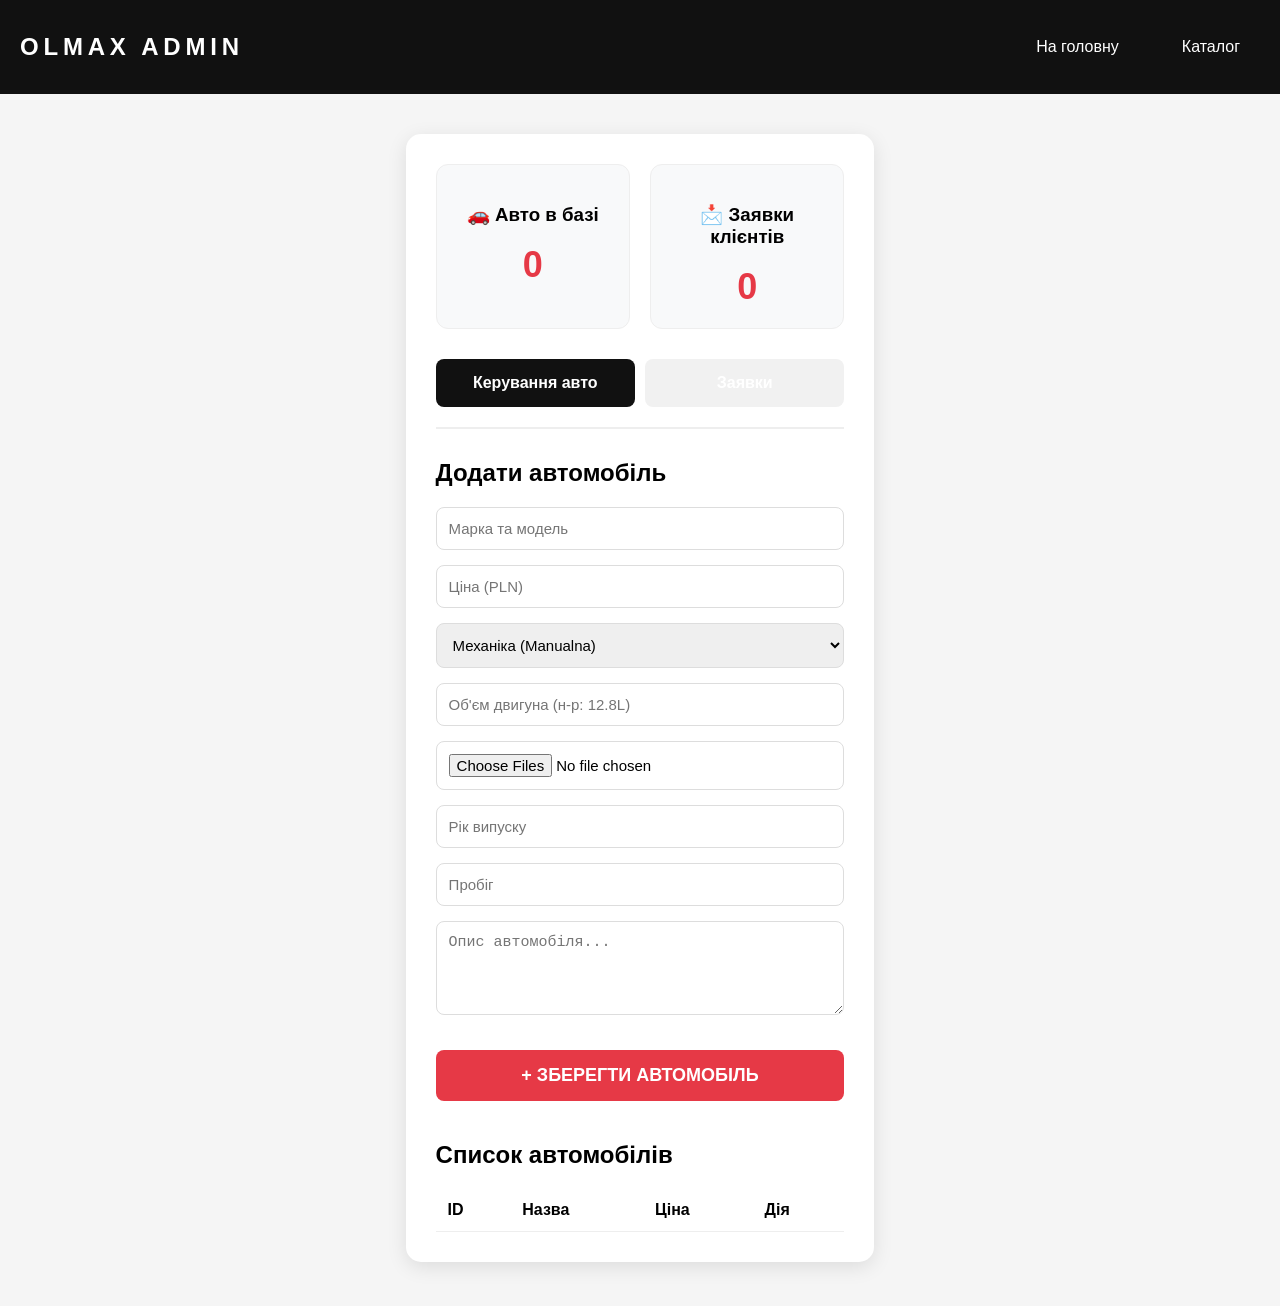
==== admin.html @ 7c90ebc0 "modified:   js/admin.js" ====
<!DOCTYPE html>
<html lang="pl">
<head>
    <meta charset="UTF-8">
    <meta name="viewport" content="width=device-width, initial-scale=1.0">
    <title>Панель Адміністратора - OLMAX</title>
    <link rel="stylesheet" href="css/style.css">
    <style>
        .admin-container { max-width: 1000px; margin: 40px auto; background: white; padding: 30px; border-radius: 15px; box-shadow: 0 5px 20px rgba(0,0,0,0.1); }
        .stats-grid { display: flex; gap: 20px; margin-bottom: 30px; }
        .stat-card { flex: 1; background: #f8f9fa; padding: 20px; border-radius: 12px; text-align: center; border: 1px solid #eee; }
        .stat-card p { margin: 10px 0 0; font-size: 36px; font-weight: bold; color: #e63946; }
        .admin-tabs { display: flex; gap: 10px; margin-bottom: 30px; border-bottom: 2px solid #eee; padding-bottom: 20px; }
        .tab-btn { flex: 1; padding: 15px; background: #f1f1f1; border: none; border-radius: 8px; font-size: 16px; font-weight: bold; cursor: pointer; transition: 0.3s; }
        .tab-btn.active { background: #111; color: white; }
        .admin-form { display: grid; gap: 15px; }
        .admin-form input, .admin-form textarea, .admin-form select { padding: 12px; border: 1px solid #ddd; border-radius: 8px; font-size: 15px; width: 100%; box-sizing: border-box; }
        .btn-primary { background: #e63946; color: white; border: none; padding: 15px; border-radius: 8px; font-weight: bold; cursor: pointer; width: 100%; }
        .admin-table { width: 100%; border-collapse: collapse; margin-top: 20px; }
        .admin-table th, .admin-table td { padding: 12px; border-bottom: 1px solid #eee; text-align: left; }
    </style>
</head>
<body>

<header style="padding: 20px; background: #111; color: white; display: flex; justify-content: space-between; align-items: center;">
    <h1 style="margin: 0; font-size: 24px;">OLMAX ADMIN</h1>
    <nav>
        <a href="index.html" style="color: white; margin-right: 15px; text-decoration: none;">На головну</a>
        <a href="katalog.html" style="color: white; text-decoration: none;">Каталог</a>
    </nav>
</header>

<section class="admin-container">
    <div class="stats-grid">
        <div class="stat-card"><h3>🚗 Авто в базі</h3><p id="stat-cars">0</p></div>
        <div class="stat-card"><h3>📩 Заявки клієнтів</h3><p id="stat-apps">0</p></div>
    </div>

    <div class="admin-tabs">
        <button id="btn-catalog" class="tab-btn active" onclick="showSection('catalog')">Керування авто</button>
        <button id="btn-leads" class="tab-btn" onclick="showSection('leads')">Заявки</button>
    </div>

    <div id="section-catalog" class="admin-section">
        <h2>Додати автомобіль</h2>
        <form class="admin-form" onsubmit="addCar(event)">
            <input type="text" id="carTitle" placeholder="Марка та модель" required>
            <input type="text" id="carPrice" placeholder="Ціна (PLN)" required>
            
            <select id="carTransmission">
                <option value="Manualna">Механіка (Manualna)</option>
                <option value="Automatyczna">Автомат (Automatyczna)</option>
            </select>
            
            <input type="text" id="carEngine" placeholder="Об'єм двигуна (н-р: 12.8L)">
            <input type="file" id="carImages" multiple accept="image/*">
            <input type="number" id="carYear" placeholder="Рік випуску">
            <input type="text" id="carMileage" placeholder="Пробіг">
            <textarea id="carDesc" placeholder="Опис автомобіля..." rows="4"></textarea>

            <button type="submit" class="btn-primary">+ ЗБЕРЕГТИ АВТОМОБІЛЬ</button>
        </form>

        <h2 style="margin-top: 40px;">Список автомобілів</h2>
        <table class="admin-table">
            <thead>
                <tr>
                    <th>ID</th>
                    <th>Назва</th>
                    <th>Ціна</th>
                    <th>Дія</th>
                </tr>
            </thead>
            <tbody id="adminTableBody"></tbody>
        </table>
    </div>

    <div id="section-leads" class="admin-section" style="display: none;">
        <h2>Отримані заявки клієнтів</h2>
        <div id="leads-list"></div>
    </div>
</section>

<script src="js/admin.js"></script>
</body>
</html>
---- css/style.css ----
body {
    font-family: Arial;
    margin: 0;
    background: #f5f5f5;
    display: flex;
    flex-direction: column;
    min-height: 100vh;
}

/* --- ГОЛОВНИЙ КОНТЕЙНЕР (Центрує сайт) --- */
.container {
    max-width: 1200px;
    margin: 0 auto;
    padding: 0 20px;
}

header {
    display:flex;
    justify-content:flex-start;
    align-items:center;
    background:#111;
    color:white;
    padding:15px 30px;
    gap: 20px;
}

header h1 {
    margin: 0;
    font-size: 30px;
    letter-spacing: 0.2em;
    text-transform: uppercase;
    animation: logoGlow 3.5s ease-in-out infinite;
}

.lang-switcher {
    display: flex;
    gap: 10px;
    align-items: center;
    margin-left: auto;
}

nav {
    display: flex;
    gap: 18px;
    align-items: center;
}

nav a {
    position: relative;
    color:white;
    margin:10px;
    text-decoration:none;
    padding: 8px 10px;
    border-radius: 8px;
    transition: color 0.25s ease, transform 0.25s ease, box-shadow 0.25s ease, background 0.25s ease;
}

nav a:hover {
    transform: translateY(-2px);
}

nav a.active {
    color: #e63946;
    background: rgba(230,57,70,0.14);
    box-shadow: 0 0 18px rgba(230,57,70,0.18);
}

nav a.active::after {
    content: '';
    position: absolute;
    left: 0;
    right: 0;
    bottom: -5px;
    height: 3px;
    background: #e63946;
    border-radius: 2px;
}

.lang-switcher button {
    cursor: pointer;
    background: transparent;
    color: white;
    border: 1px solid rgba(255,255,255,0.65);
    padding: 10px 12px;
    border-radius: 10px;
    font-size: 18px;
    transition: background 0.25s ease, color 0.25s ease, transform 0.25s ease, box-shadow 0.25s ease;
}

.lang-switcher button:hover {
    background: rgba(255,255,255,0.12);
}

.lang-switcher button.active {
    color: #e63946;
    background: rgba(230,57,70,0.18);
    box-shadow: 0 0 20px rgba(230,57,70,0.32);
    transform: scale(1.04);
}

.hero {
    background: linear-gradient(rgba(0,0,0,0.6), rgba(0,0,0,0.6)), url('https://picsum.photos/1200/400') center/cover;
    color: white;
    padding: 120px 20px;
    text-align: center;
}

.about {
    padding:40px;
    text-align:center;
}

#cars {
    display:flex;
    flex-wrap:wrap;
    gap:20px;
    padding:20px;
}

.card {
    background: white;
    padding: 15px;
    border-radius: 10px;
    width: 250px;
    box-shadow: 0 0 10px rgba(0,0,0,0.1);
    cursor: pointer;
    transition: transform 0.3s ease, box-shadow 0.3s ease;
}

.card:hover {
    transform: translateY(-10px);
    box-shadow: 0 15px 30px rgba(0,0,0,0.2);
}

.card img {
    width:100%;
    border-radius:10px;
}

button {
    background:black;
    color:white;
    padding:10px;
    border:none;
    border-radius:5px;
    cursor:pointer;
}

.back {
    color:white;
    padding:10px;
    display:inline-block;
}

footer {
    background: #111;
    color: white;
    text-align: center;
    padding: 20px;
    margin-top: auto;
}

footer p {
    margin: 5px 0;
}

.product-card {
    display: flex;
    flex-wrap: wrap;
    background: white;
    max-width: 900px;
    margin: 40px auto;
    border-radius: 15px;
    box-shadow: 0 5px 20px rgba(0,0,0,0.1);
    overflow: hidden;
}

.product-image {
    flex: 1 1 400px;
}

.product-image img {
    width: 100%;
    height: 100%;
    object-fit: cover;
    display: block;
}

.product-info {
    flex: 1 1 400px;
    padding: 30px;
    display: flex;
    flex-direction: column;
}

.product-info h1 {
    margin-top: 0;
    font-size: 32px;
    color: #111;
}

.product-info .price {
    font-size: 28px;
    font-weight: bold;
    color: #e63946;
    margin-bottom: 20px;
}

.specs {
    list-style: none;
    padding: 15px;
    margin: 0 0 20px 0;
    background: #f8f9fa;
    border-radius: 8px;
}

.specs li {
    margin-bottom: 10px;
    font-size: 16px;
    border-bottom: 1px solid #ddd;
    padding-bottom: 5px;
}

.specs li:last-child {
    border-bottom: none;
    margin-bottom: 0;
    padding-bottom: 0;
}

.description p {
    line-height: 1.6;
    color: #444;
}

.buy-btn {
    margin-top: auto;
    background: #111;
    color: white;
    padding: 15px;
    font-size: 18px;
    border: none;
    border-radius: 8px;
    cursor: pointer;
    transition: 0.3s;
    width: 100%;
}

.buy-btn:hover {
    background: #333;
}

.btn-primary {
    display: inline-block;
    background: #e63946;
    color: white;
    padding: 15px 30px;
    text-decoration: none;
    font-size: 18px;
    border-radius: 8px;
    margin-top: 20px;
    font-weight: bold;
    transition: 0.3s;
}

.btn-primary:hover {
    background: #c1121f;
}

/* --- ОНОВЛЕНИЙ БЛОК ПЕРЕВАГ --- */
.features {
    display: flex;
    justify-content: center;
    flex-wrap: wrap;
    gap: 30px;
    padding: 50px 20px;
    background: white;
    text-align: center;
    max-width: 1200px;
    margin: 0 auto;
}

.feature {
    flex: 1;
    min-width: 250px;
    padding: 20px;
}

.feature h3 {
    color: #111;
    margin-bottom: 15px;
}

.latest {
    padding: 50px 20px;
    text-align: center;
}

.cars-grid {
    display: flex;
    flex-wrap: wrap;
    justify-content: center;
    gap: 20px;
    margin: 30px 0;
}

.btn-secondary {
    display: inline-block;
    background: #111;
    color: white;
    padding: 12px 25px;
    text-decoration: none;
    border-radius: 8px;
    transition: 0.3s;
}

.btn-secondary:hover {
    background: #333;
}

header,
footer,
#cars,
#product,
.hero-content,
.features,
.latest,
.back {
    animation: fadeInUp 1s ease-out forwards;
    opacity: 0;
}

header {
    animation-delay: 0.1s;
}

.back, #cars, #product, .hero-content {
    animation-delay: 0.3s;
}

.features {
    animation-delay: 0.5s;
}

.latest {
    animation-delay: 0.7s;
}

footer {
    animation-delay: 0.9s;
}

@keyframes fadeInUp {
    from {
        opacity: 0;
        transform: translateY(20px);
    }
    to {
        opacity: 1;
        transform: translateY(0);
    }
}

@keyframes logoGlow {
    0%, 100% {
        text-shadow: 0 0 10px rgba(255,255,255,0.25);
        transform: translateY(0);
    }
    50% {
        text-shadow: 0 0 18px rgba(230,57,70,0.6);
        transform: translateY(-3px);
    }
}

.contact-section {
    display: flex;
    flex-wrap: wrap;
    max-width: 1000px;
    margin: 40px auto;
    gap: 30px;
    padding: 20px;
    animation: fadeInUp 1s ease-out forwards;
    opacity: 0;
    animation-delay: 0.3s;
}

.contact-info, .contact-form {
    flex: 1 1 400px;
    background: white;
    padding: 40px;
    border-radius: 15px;
    box-shadow: 0 5px 20px rgba(0,0,0,0.1);
}

.contact-info h2, .contact-form h2 {
    margin-top: 0;
    color: #111;
}

.info-block {
    margin-top: 25px;
}

.info-block h3 {
    margin-bottom: 5px;
    font-size: 18px;
    color: #111;
}

.info-block p {
    margin: 0;
    color: #444;
    line-height: 1.6;
}

.contact-form form {
    display: flex;
    flex-direction: column;
    gap: 15px;
    margin-top: 20px;
}

.contact-form input, .contact-form textarea {
    width: 100%;
    padding: 15px;
    border: 1px solid #ddd;
    border-radius: 8px;
    font-size: 16px;
    font-family: Arial;
    box-sizing: border-box;
    background: #f8f9fa;
    transition: 0.3s;
}

.contact-form input:focus, .contact-form textarea:focus {
    outline: none;
    border-color: #e63946;
    background: white;
}

.map-section {
    width: 100%;
    margin-bottom: -5px;
    animation: fadeInUp 1s ease-out forwards;
    opacity: 0;
    animation-delay: 0.5s;
}

/* --- СЕКЦІЯ ОСТАННІХ АВТО (Сірий фон і центр) --- */
.recent-cars-wrapper {
    background-color: #f8f9fa;
    padding: 60px 0;
}

.recent-cars-wrapper h2 {
    text-align: center;
    font-size: 32px;
    margin-bottom: 40px;
    color: #111;
}

#latest-cars {
    display: grid;
    grid-template-columns: repeat(3, 1fr);
    gap: 20px;
    margin-top: 30px;
    padding: 0 15px;
}

#latest-cars .card {
    display: flex;
    flex-direction: column;
    justify-content: space-between;
    background: #fff;
    border-radius: 10px;
    box-shadow: 0 5px 15px rgba(0,0,0,0.1);
    padding: 15px;
    width: auto;
}

#latest-cars .card img {
    width: 100%;
    height: 220px;
    object-fit: cover;
    border-radius: 8px;
    margin-bottom: 15px;
}

@media (max-width: 1024px) {
    header {
        padding: 15px 20px;
    }

    .hero {
        padding: 100px 20px;
    }

    .features, .latest, .contact-section {
        padding-left: 20px;
        padding-right: 20px;
    }
}

@media (max-width: 900px) {
    #latest-cars {
        grid-template-columns: repeat(2, 1fr);
    }

    .product-card {
        max-width: 100%;
        margin: 30px 15px;
    }

    .product-image,
    .product-info {
        flex: 1 1 100%;
    }

    .product-info {
        padding: 24px;
    }

    .btn-primary,
    .btn-secondary,
    .buy-btn,
    button {
        width: 100%;
    }

    .features {
        gap: 20px;
    }

    .feature {
        min-width: 100%;
    }

    .contact-section {
        flex-direction: column;
    }

    .contact-info,
    .contact-form {
        padding: 25px;
    }

    #cars {
        gap: 15px;
        padding: 15px;
    }

    .card {
        width: 100%;
    }
}

@media (max-width: 600px) {
    #latest-cars {
        grid-template-columns: 1fr;
    }

    header {
        padding: 12px 15px;
    }

    header h1 {
        font-size: 24px;
    }

    .lang-switcher button {
        padding: 8px 10px;
        font-size: 16px;
    }

    nav a {
        margin: 6px 6px;
        padding: 8px 10px;
        font-size: 14px;
    }

    .hero {
        padding: 70px 15px;
    }

    .feature {
        padding: 16px;
    }

    .contact-info,
    .contact-form {
        padding: 18px;
    }

    .product-info h1 {
        font-size: 26px;
    }

    .product-info .price {
        font-size: 24px;
    }

    .product-card {
        margin: 20px 10px;
    }

    .buy-btn,
    .btn-primary,
    .btn-secondary {
        padding: 14px 18px;
    }

    .contact-form input,
    .contact-form textarea {
        padding: 12px;
        font-size: 15px;
    }

    .recent-cars-wrapper {
        padding: 40px 10px;
    }

    .recent-cars-wrapper h2 {
        font-size: 28px;
    }

    #latest-cars {
        padding: 0 10px;
    }
}
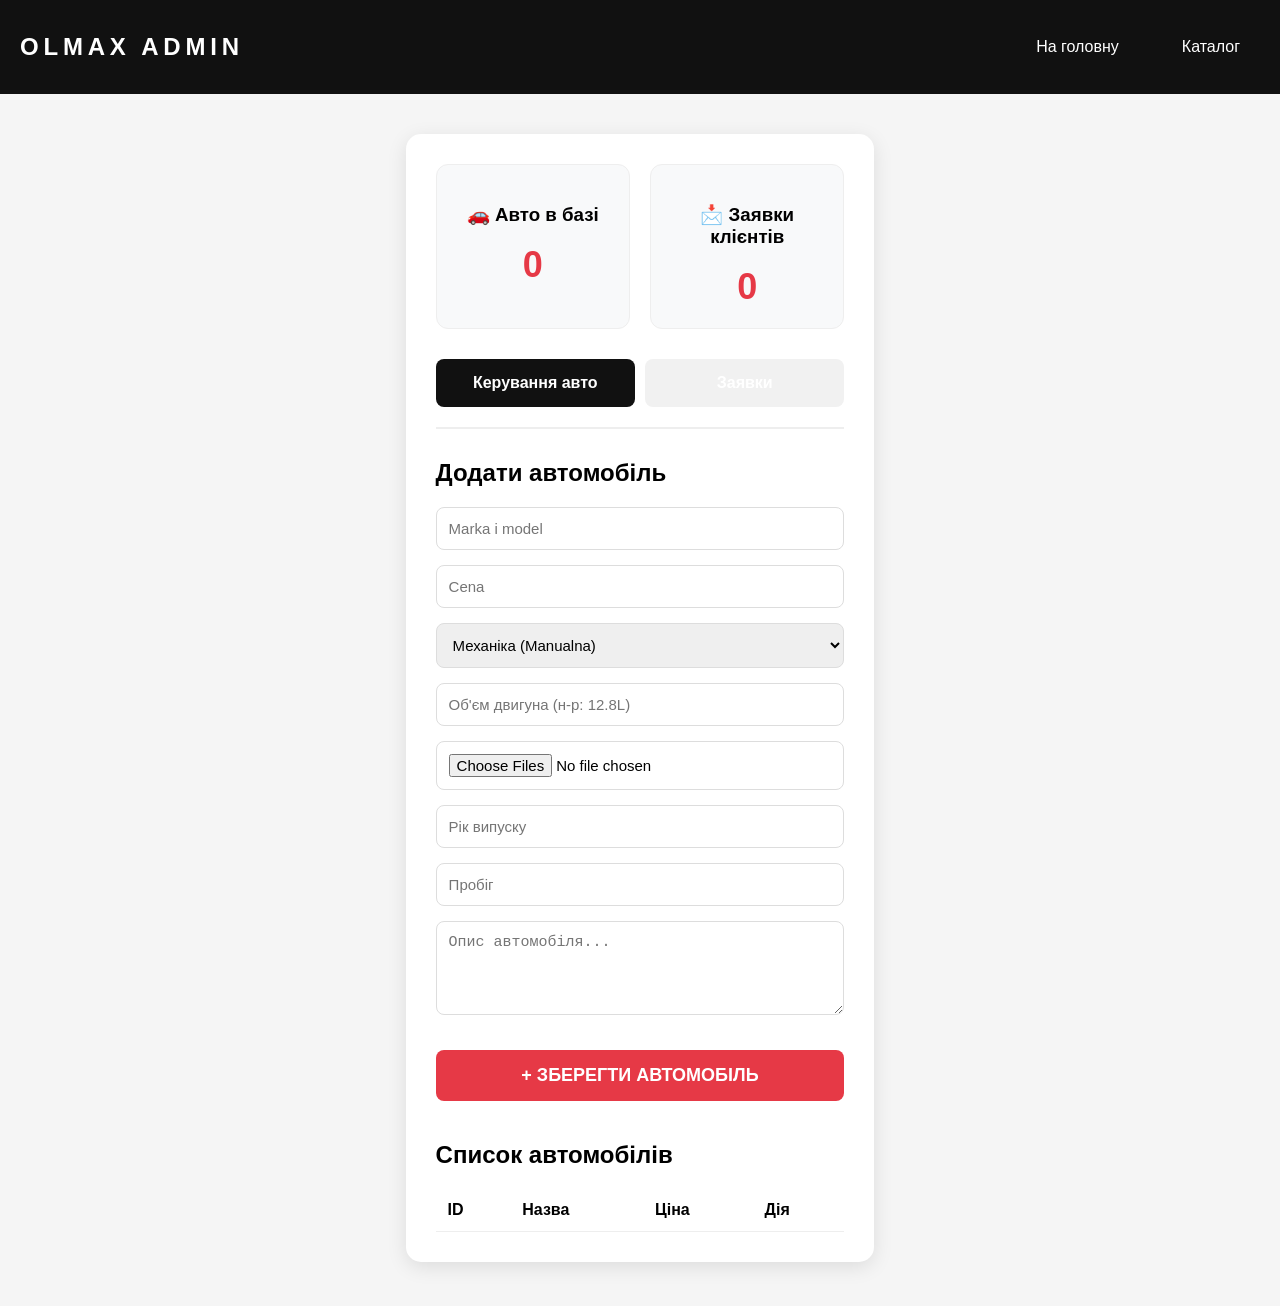
==== commit 19757c40: "modified:   js/admin.js" ====
--- a/admin.html
+++ b/admin.html
@@ -53,8 +53,7 @@
             </select>
             
             <input type="text" id="carEngine" placeholder="Об'єм двигуна (н-р: 12.8L)">
-            <input type="file" id="carImages" multiple accept="image/*">
-            <input type="number" id="carYear" placeholder="Рік випуску">
+            <input type="file" id="carImages" multiple accept="image/*"> <input type="number" id="carYear" placeholder="Рік випуску">
             <input type="text" id="carMileage" placeholder="Пробіг">
             <textarea id="carDesc" placeholder="Опис автомобіля..." rows="4"></textarea>
 
@@ -76,11 +75,12 @@
     </div>
 
     <div id="section-leads" class="admin-section" style="display: none;">
-        <h2>Отримані заявки клієнтів</h2>
+        <h2>Отримані заявки</h2>
         <div id="leads-list"></div>
     </div>
 </section>
 
+<script src="js/lang.js"></script>
 <script src="js/admin.js"></script>
 </body>
 </html>
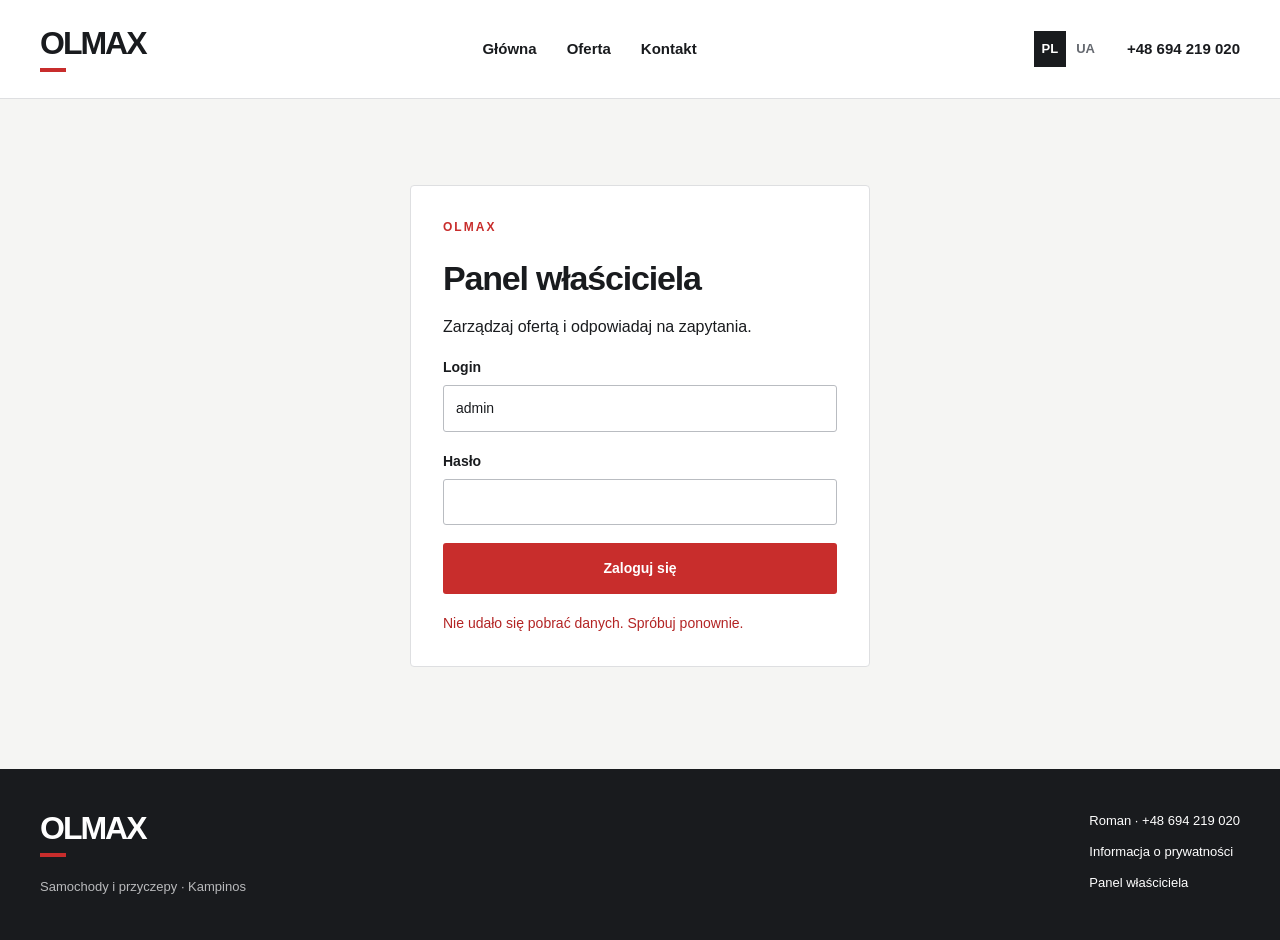
==== commit 778f36bc: "Prepare updated OLMAX catalog and owner panel for Railway" ====
--- a/admin.html
+++ b/admin.html
@@ -1,86 +1,29 @@
-<!DOCTYPE html>
+<!doctype html>
 <html lang="pl">
-<head>
-    <meta charset="UTF-8">
-    <meta name="viewport" content="width=device-width, initial-scale=1.0">
-    <title>Панель Адміністратора - OLMAX</title>
-    <link rel="stylesheet" href="css/style.css">
-    <style>
-        .admin-container { max-width: 1000px; margin: 40px auto; background: white; padding: 30px; border-radius: 15px; box-shadow: 0 5px 20px rgba(0,0,0,0.1); }
-        .stats-grid { display: flex; gap: 20px; margin-bottom: 30px; }
-        .stat-card { flex: 1; background: #f8f9fa; padding: 20px; border-radius: 12px; text-align: center; border: 1px solid #eee; }
-        .stat-card p { margin: 10px 0 0; font-size: 36px; font-weight: bold; color: #e63946; }
-        .admin-tabs { display: flex; gap: 10px; margin-bottom: 30px; border-bottom: 2px solid #eee; padding-bottom: 20px; }
-        .tab-btn { flex: 1; padding: 15px; background: #f1f1f1; border: none; border-radius: 8px; font-size: 16px; font-weight: bold; cursor: pointer; transition: 0.3s; }
-        .tab-btn.active { background: #111; color: white; }
-        .admin-form { display: grid; gap: 15px; }
-        .admin-form input, .admin-form textarea, .admin-form select { padding: 12px; border: 1px solid #ddd; border-radius: 8px; font-size: 15px; width: 100%; box-sizing: border-box; }
-        .btn-primary { background: #e63946; color: white; border: none; padding: 15px; border-radius: 8px; font-weight: bold; cursor: pointer; width: 100%; }
-        .admin-table { width: 100%; border-collapse: collapse; margin-top: 20px; }
-        .admin-table th, .admin-table td { padding: 12px; border-bottom: 1px solid #eee; text-align: left; }
-    </style>
-</head>
-<body>
-
-<header style="padding: 20px; background: #111; color: white; display: flex; justify-content: space-between; align-items: center;">
-    <h1 style="margin: 0; font-size: 24px;">OLMAX ADMIN</h1>
-    <nav>
-        <a href="index.html" style="color: white; margin-right: 15px; text-decoration: none;">На головну</a>
-        <a href="katalog.html" style="color: white; text-decoration: none;">Каталог</a>
-    </nav>
-</header>
-
-<section class="admin-container">
-    <div class="stats-grid">
-        <div class="stat-card"><h3>🚗 Авто в базі</h3><p id="stat-cars">0</p></div>
-        <div class="stat-card"><h3>📩 Заявки клієнтів</h3><p id="stat-apps">0</p></div>
-    </div>
-
-    <div class="admin-tabs">
-        <button id="btn-catalog" class="tab-btn active" onclick="showSection('catalog')">Керування авто</button>
-        <button id="btn-leads" class="tab-btn" onclick="showSection('leads')">Заявки</button>
-    </div>
-
-    <div id="section-catalog" class="admin-section">
-        <h2>Додати автомобіль</h2>
-        <form class="admin-form" onsubmit="addCar(event)">
-            <input type="text" id="carTitle" placeholder="Марка та модель" required>
-            <input type="text" id="carPrice" placeholder="Ціна (PLN)" required>
-            
-            <select id="carTransmission">
-                <option value="Manualna">Механіка (Manualna)</option>
-                <option value="Automatyczna">Автомат (Automatyczna)</option>
-            </select>
-            
-            <input type="text" id="carEngine" placeholder="Об'єм двигуна (н-р: 12.8L)">
-            <input type="file" id="carImages" multiple accept="image/*"> <input type="number" id="carYear" placeholder="Рік випуску">
-            <input type="text" id="carMileage" placeholder="Пробіг">
-            <textarea id="carDesc" placeholder="Опис автомобіля..." rows="4"></textarea>
-
-            <button type="submit" class="btn-primary">+ ЗБЕРЕГТИ АВТОМОБІЛЬ</button>
-        </form>
-
-        <h2 style="margin-top: 40px;">Список автомобілів</h2>
-        <table class="admin-table">
-            <thead>
-                <tr>
-                    <th>ID</th>
-                    <th>Назва</th>
-                    <th>Ціна</th>
-                    <th>Дія</th>
-                </tr>
-            </thead>
-            <tbody id="adminTableBody"></tbody>
-        </table>
-    </div>
-
-    <div id="section-leads" class="admin-section" style="display: none;">
-        <h2>Отримані заявки</h2>
-        <div id="leads-list"></div>
-    </div>
-</section>
-
-<script src="js/lang.js"></script>
-<script src="js/admin.js"></script>
-</body>
-</html>+  <head>
+    <meta charset="utf-8" />
+    <meta name="viewport" content="width=device-width, initial-scale=1" />
+    <title>Panel właściciela — OLMAX</title>
+    <meta
+      name="description"
+      content="OLMAX — samochody i przyczepy w Kampinosie. Aktualne ogłoszenia, zdjęcia i kontakt: Roman, +48 694 219 020."
+    />
+    <meta name="robots" content="noindex, nofollow" />
+    <meta name="theme-color" content="#191b1e" />
+    <link rel="icon" href="/assets/favicon.svg" type="image/svg+xml" />
+    <link rel="stylesheet" href="/css/style.css" />
+    <script src="/js/lang.js" defer></script>
+    <script src="/js/common.js" defer></script>
+    <script src="/js/admin.js" defer></script>
+  </head>
+  <body>
+    <a class="skip-link" href="#main">Przejdź do treści / До вмісту</a>
+    <header></header>
+    <main id="main"></main>
+    <noscript
+      >OLMAX · Kampinos · Roman <a href="tel:+48694219020">+48 694 219 020</a>.
+      Włącz JavaScript, aby wyświetlić ofertę.</noscript
+    >
+    <footer></footer>
+  </body>
+</html>
--- a/css/style.css
+++ b/css/style.css
@@ -1,628 +1,987 @@
+* {
+  box-sizing: border-box;
+}
+:root {
+  --ink: #191b1e;
+  --muted: #656970;
+  --red: #c82d2c;
+  --line: #dedfe1;
+  --paper: #f5f5f3;
+}
 body {
-    font-family: Arial;
+  margin: 0;
+  background: var(--paper);
+  color: var(--ink);
+  font:
+    16px/1.6 -apple-system,
+    BlinkMacSystemFont,
+    "Segoe UI",
+    sans-serif;
+}
+a {
+  color: inherit;
+  text-underline-offset: 4px;
+}
+button,
+input,
+select,
+textarea {
+  font: inherit;
+}
+button,
+a,
+input,
+select,
+textarea {
+  -webkit-tap-highlight-color: transparent;
+}
+button {
+  cursor: pointer;
+}
+button:disabled {
+  opacity: 0.55;
+  cursor: wait;
+}
+:focus-visible {
+  outline: 3px solid #297ccc;
+  outline-offset: 4px;
+}
+[hidden] {
+  display: none !important;
+}
+h1,
+h2,
+h3,
+p {
+  margin: 0 0 16px;
+}
+h1,
+h2,
+h3 {
+  line-height: 1.15;
+  letter-spacing: -0.035em;
+}
+h1 {
+  font-size: clamp(34px, 4vw, 60px);
+}
+h2 {
+  font-size: 30px;
+}
+h3 {
+  font-size: 23px;
+}
+img {
+  display: block;
+  max-width: 100%;
+}
+header {
+  background: #fff;
+  border-bottom: 1px solid var(--line);
+}
+.container,
+.header-inner,
+.footer-inner {
+  width: min(1200px, calc(100% - 64px));
+  margin: auto;
+}
+.header-inner {
+  min-height: 98px;
+  display: flex;
+  align-items: center;
+  justify-content: space-between;
+  gap: 28px;
+}
+.brand {
+  position: relative;
+  display: inline-block;
+  font-size: 32px;
+  font-weight: 900;
+  letter-spacing: -2px;
+  text-decoration: none;
+  line-height: 1.1;
+}
+.brand span {
+  display: block;
+  width: 26px;
+  height: 4px;
+  background: var(--red);
+  margin-top: 7px;
+}
+nav {
+  display: flex;
+  gap: 30px;
+}
+nav a {
+  text-decoration: none;
+  font-weight: 600;
+  font-size: 15px;
+}
+nav a[aria-current="page"] {
+  color: var(--red);
+}
+.header-actions {
+  display: flex;
+  gap: 24px;
+  align-items: center;
+}
+.phone-link {
+  font-weight: 650;
+  text-decoration: none;
+  font-size: 15px;
+}
+.languages {
+  display: flex;
+  gap: 2px;
+}
+.languages button {
+  border: 0;
+  background: transparent;
+  padding: 8px;
+  color: var(--muted);
+  font-size: 13px;
+  font-weight: 700;
+}
+.languages button[aria-pressed="true"] {
+  background: var(--ink);
+  color: #fff;
+}
+main {
+  min-height: 65vh;
+}
+.hero {
+  display: grid;
+  grid-template-columns: 1fr 1fr;
+  gap: 50px;
+  align-items: center;
+  padding-block: 76px;
+}
+.eyebrow {
+  font-size: 12px;
+  font-weight: 750;
+  letter-spacing: 0.17em;
+  color: var(--red);
+  margin-bottom: 22px;
+}
+.hero h1 {
+  white-space: pre-line;
+  font-size: clamp(36px, 3.9vw, 56px);
+  line-height: 1.1;
+}
+.hero-sub,
+.lead {
+  color: var(--muted);
+  max-width: 510px;
+  font-size: 18px;
+}
+.actions {
+  display: flex;
+  align-items: center;
+  gap: 28px;
+  margin-top: 32px;
+}
+.button {
+  display: inline-flex;
+  align-items: center;
+  justify-content: center;
+  gap: 8px;
+  padding: 13px 21px;
+  min-height: 48px;
+  border: 1px solid transparent;
+  text-decoration: none;
+  font-weight: 650;
+  font-size: 14px;
+  border-radius: 3px;
+}
+.primary {
+  background: var(--red);
+  color: white;
+}
+.primary:hover {
+  background: #ac2423;
+}
+.secondary {
+  background: #fff;
+  border-color: var(--line);
+  color: var(--ink);
+}
+.secondary:hover {
+  border-color: var(--ink);
+}
+.text-link {
+  font-size: 14px;
+  font-weight: 650;
+}
+.hero-photo {
+  background: #e4e5e3;
+  min-width: 0;
+  position: relative;
+  border-radius: 4px;
+  overflow: hidden;
+}
+.hero-photo > a {
+  display: block;
+  text-decoration: none;
+}
+.hero-photo img {
+  width: 100%;
+  height: 410px;
+  object-fit: cover;
+}
+.hero-caption {
+  background: var(--ink);
+  color: white;
+  padding: 18px 22px;
+  display: flex;
+  justify-content: space-between;
+  gap: 15px;
+  font-size: 14px;
+}
+.hero-empty {
+  min-height: 450px;
+  display: grid;
+  place-items: center;
+  font-size: 55px;
+  font-weight: 900;
+  color: #a6a8a8;
+}
+.section {
+  padding-block: 56px 72px;
+}
+.section-heading {
+  display: flex;
+  align-items: center;
+  justify-content: space-between;
+  gap: 20px;
+  margin-bottom: 28px;
+}
+.section-heading h1,
+.section-heading h2 {
+  margin: 0;
+}
+.section-heading .eyebrow {
+  margin-bottom: 10px;
+}
+.car-grid {
+  display: grid;
+  grid-template-columns: repeat(3, minmax(0, 1fr));
+  gap: 24px;
+}
+.car-card {
+  background: white;
+  border: 1px solid var(--line);
+  border-radius: 4px;
+  overflow: hidden;
+  min-width: 0;
+}
+.card-image {
+  display: block;
+  overflow: hidden;
+  background: #e9eae8;
+}
+.card-image img {
+  width: 100%;
+  height: 240px;
+  object-fit: cover;
+  transition: transform 0.2s;
+}
+.card-image:hover img {
+  transform: scale(1.025);
+}
+.card-body {
+  padding: 24px;
+}
+.car-meta {
+  font-size: 13px;
+  color: var(--muted);
+  display: flex;
+  gap: 10px;
+  margin-bottom: 12px;
+}
+.car-card h3 {
+  font-size: 23px;
+}
+.car-card h3 a {
+  text-decoration: none;
+}
+.card-bottom {
+  display: flex;
+  gap: 16px;
+  justify-content: space-between;
+  align-items: center;
+  margin-top: 30px;
+  border-top: 1px solid var(--line);
+  padding-top: 20px;
+  flex-wrap: wrap;
+}
+.card-bottom strong {
+  font-size: 20px;
+  letter-spacing: -0.03em;
+}
+.card-bottom a {
+  font-size: 12px;
+  font-weight: 650;
+  text-decoration: none;
+}
+.benefits {
+  border-top: 1px solid var(--line);
+  display: grid;
+  grid-template-columns: repeat(3, 1fr);
+  gap: 50px;
+  padding-block: 45px 70px;
+}
+.benefits article > span {
+  font-size: 13px;
+  color: var(--red);
+  font-weight: 700;
+  display: block;
+  margin-bottom: 20px;
+}
+.benefits p {
+  color: var(--muted);
+  font-size: 15px;
+}
+.benefits h3 {
+  font-size: 22px;
+}
+footer {
+  background: var(--ink);
+  color: #fff;
+}
+.footer-inner {
+  padding-block: 42px;
+  display: flex;
+  justify-content: space-between;
+  gap: 30px;
+}
+.footer-inner p {
+  font-size: 13px;
+  color: #b9babc;
+  margin: 20px 0 0;
+}
+.footer-links {
+  display: flex;
+  flex-direction: column;
+  gap: 10px;
+  font-size: 13px;
+}
+.footer-links a {
+  text-decoration: none;
+}
+.catalog-filters {
+  display: grid;
+  grid-template-columns: 2fr 1fr 1fr auto;
+  gap: 18px;
+  align-items: end;
+  background: white;
+  border: 1px solid var(--line);
+  padding: 24px;
+  margin: 30px 0;
+}
+.catalog-filters label,
+.request-form label,
+.editor label,
+.login-form label {
+  display: block;
+  font-size: 14px;
+  font-weight: 600;
+}
+input,
+select,
+textarea {
+  display: block;
+  width: 100%;
+  padding: 11px 12px;
+  background: #fff;
+  border: 1px solid #b9bcc1;
+  border-radius: 3px;
+  color: var(--ink);
+  margin-top: 7px;
+  font-weight: 400;
+  min-width: 0;
+}
+textarea {
+  resize: vertical;
+}
+input[type="file"] {
+  font-size: 13px;
+}
+.small {
+  font-size: 13px;
+  color: var(--muted);
+}
+.empty-state {
+  padding: 45px 25px;
+  border: 1px dashed #bbbfc4;
+  text-align: center;
+  grid-column: 1/-1;
+  color: var(--muted);
+}
+.panel {
+  background: white;
+  border: 1px solid var(--line);
+  padding: 32px;
+  border-radius: 4px;
+}
+.panel h2 {
+  font-size: 26px;
+}
+.product-layout {
+  display: grid;
+  grid-template-columns: minmax(0, 1.45fr) minmax(0, 1fr);
+  gap: 30px;
+}
+.product-layout > div,
+.contact-layout > div {
+  min-width: 0;
+}
+.back-link {
+  display: inline-block;
+  margin-bottom: 28px;
+  font-size: 14px;
+}
+.main-photo {
+  background: #e9eae8;
+}
+.main-photo img {
+  width: 100%;
+  height: 460px;
+  object-fit: contain;
+}
+.gallery {
+  display: flex;
+  gap: 10px;
+  overflow-x: auto;
+  padding: 14px 2px 22px;
+}
+.thumb {
+  width: 94px;
+  height: 72px;
+  flex-shrink: 0;
+  padding: 3px;
+  border: 2px solid transparent;
+  background: white;
+}
+.thumb[aria-pressed="true"] {
+  border-color: var(--red);
+}
+.thumb img {
+  height: 100%;
+  width: 100%;
+  object-fit: cover;
+}
+.description p {
+  white-space: pre-line;
+  overflow-wrap: anywhere;
+}
+.product-details h1 {
+  font-size: 36px;
+  overflow-wrap: anywhere;
+}
+.product-price {
+  font-size: 32px;
+  font-weight: 750;
+  letter-spacing: -0.035em;
+}
+.specs {
+  margin: 24px 0;
+}
+.specs div {
+  display: flex;
+  justify-content: space-between;
+  padding: 12px 0;
+  border-top: 1px solid var(--line);
+}
+.specs dt {
+  color: var(--muted);
+}
+.specs dd {
+  font-weight: 600;
+  margin-left: 16px;
+}
+.wide {
+  width: 100%;
+  flex-wrap: wrap;
+}
+.inquiry {
+  margin-top: 24px;
+}
+.request-form,
+.login-form {
+  display: grid;
+  gap: 18px;
+}
+.request-form .small {
+  font-weight: 400;
+  margin: 0;
+}
+.honeypot {
+  position: absolute;
+  left: -9999px;
+  width: 1px;
+  height: 1px;
+  overflow: hidden;
+}
+.form-status {
+  font-size: 14px;
+  margin: 0;
+  overflow-wrap: anywhere;
+}
+.success {
+  color: #187337;
+}
+.error {
+  color: #b32424;
+}
+.contact-layout {
+  display: grid;
+  grid-template-columns: 1fr 1fr;
+  gap: 80px;
+  align-items: start;
+}
+.contact-layout h1 {
+  font-size: 46px;
+}
+.contact-details {
+  display: grid;
+  gap: 28px;
+  margin-top: 42px;
+}
+.contact-details > div > span {
+  display: block;
+  font-size: 13px;
+  color: var(--muted);
+  margin-bottom: 8px;
+}
+.contact-details p {
+  color: var(--muted);
+}
+.contact-details h2 {
+  font-size: 26px;
+}
+.contact-details h3 {
+  font-size: 22px;
+}
+.contact-phone {
+  font-size: 28px;
+  font-weight: 700;
+  text-decoration: none;
+}
+.prose {
+  max-width: 800px;
+}
+.prose p {
+  margin-bottom: 26px;
+}
+.login-panel {
+  max-width: 460px;
+  margin: 30px auto;
+}
+.login-panel h1 {
+  font-size: 34px;
+}
+.admin-heading {
+  display: flex;
+  justify-content: space-between;
+  align-items: center;
+  gap: 20px;
+  margin-bottom: 32px;
+}
+.admin-heading h1 {
+  font-size: 38px;
+  margin: 0;
+}
+.admin-tabs {
+  display: flex;
+  gap: 12px;
+  margin-bottom: 28px;
+  flex-wrap: wrap;
+}
+.admin-tabs button[aria-pressed="true"] {
+  background: var(--ink);
+  color: #fff;
+}
+.admin-list {
+  display: grid;
+  gap: 14px;
+}
+.admin-car {
+  display: flex;
+  align-items: center;
+  gap: 22px;
+  background: #fff;
+  border: 1px solid var(--line);
+  padding: 18px;
+}
+.admin-car img {
+  width: 115px;
+  height: 78px;
+  object-fit: cover;
+}
+.admin-car .car-info {
+  flex: 1;
+  min-width: 0;
+}
+.admin-car h2 {
+  font-size: 21px;
+  margin-bottom: 8px;
+  overflow-wrap: anywhere;
+}
+.admin-car p {
+  margin: 0;
+  font-size: 13px;
+  color: var(--muted);
+}
+.badge {
+  display: inline-block;
+  padding: 2px 9px;
+  font-size: 12px;
+  background: #ececeb;
+  border-radius: 3px;
+}
+.badge.published,
+.badge.new {
+  background: #e2f0e6;
+  color: #1a6932;
+}
+.badge.sold {
+  background: #e5e8ef;
+  color: #414b67;
+}
+.editor {
+  margin-bottom: 30px;
+}
+.editor h2 {
+  margin-bottom: 24px;
+}
+.form-grid {
+  display: grid;
+  grid-template-columns: 1fr 1fr;
+  gap: 20px;
+}
+.span-all {
+  grid-column: 1/-1;
+}
+.editor .actions {
+  margin-top: 20px;
+}
+.upload-grid {
+  display: grid;
+  grid-template-columns: repeat(4, minmax(0, 1fr));
+  gap: 16px;
+  margin-block: 20px;
+}
+.upload-item {
+  border: 1px solid var(--line);
+  padding: 8px;
+}
+.upload-item img {
+  width: 100%;
+  height: 110px;
+  object-fit: cover;
+}
+.upload-item button {
+  font-size: 12px;
+  margin-top: 8px;
+  background: #fff;
+  border: 1px solid var(--line);
+  padding: 5px;
+  width: 100%;
+}
+.url-row {
+  display: flex;
+  align-items: end;
+  gap: 12px;
+}
+.url-row label {
+  flex: 1;
+}
+.lead-card {
+  padding: 24px;
+  background: #fff;
+  border: 1px solid var(--line);
+}
+.lead-top {
+  display: flex;
+  justify-content: space-between;
+  gap: 20px;
+  flex-wrap: wrap;
+}
+.lead-card h2 {
+  font-size: 23px;
+  margin-bottom: 6px;
+}
+.lead-message {
+  white-space: pre-line;
+  overflow-wrap: anywhere;
+  margin-top: 20px;
+}
+.lead-actions {
+  display: flex;
+  align-items: end;
+  justify-content: space-between;
+  gap: 20px;
+}
+.lead-actions select {
+  max-width: 210px;
+}
+.danger {
+  color: #ae2323;
+}
+.skip-link {
+  position: fixed;
+  top: -100px;
+  left: 15px;
+  background: white;
+  padding: 12px;
+  z-index: 5;
+}
+.skip-link:focus {
+  top: 10px;
+}
+noscript {
+  display: block;
+  padding: 24px;
+  text-align: center;
+}
+.admin-notice {
+  margin-bottom: 18px;
+}
+.stats {
+  display: flex;
+  gap: 24px;
+  font-size: 14px;
+  color: var(--muted);
+  margin-bottom: 22px;
+}
+.stats strong {
+  color: var(--ink);
+}
+@media (max-width: 1050px) {
+  .header-inner {
+    gap: 20px;
+  }
+  nav {
+    gap: 18px;
+  }
+  .header-actions {
+    gap: 14px;
+  }
+  .phone-link {
+    display: none;
+  }
+  .hero {
+    gap: 30px;
+    padding-block: 50px;
+  }
+  .hero-photo img {
+    height: 370px;
+  }
+  .card-body {
+    padding: 18px;
+  }
+  .card-image img {
+    height: 190px;
+  }
+  .catalog-filters {
+    grid-template-columns: 2fr 1fr 1fr;
+  }
+  .catalog-filters > button {
+    grid-column: 1/-1;
+    justify-self: start;
+  }
+  .contact-layout {
+    gap: 38px;
+  }
+  .main-photo img {
+    height: 370px;
+  }
+  .panel {
+    padding: 24px;
+  }
+  .product-layout {
+    grid-template-columns: 1.15fr 1fr;
+  }
+}
+@media (max-width: 720px) {
+  .container,
+  .header-inner,
+  .footer-inner {
+    width: calc(100% - 36px);
+  }
+  .header-inner {
+    min-height: 100px;
+    flex-wrap: wrap;
+    gap: 14px;
+    padding-block: 18px;
+  }
+  .brand {
+    font-size: 29px;
+  }
+  .header-actions {
+    margin-left: auto;
+  }
+  nav {
+    order: 3;
+    width: 100%;
+    justify-content: space-between;
+    padding-top: 5px;
+  }
+  nav a {
+    font-size: 14px;
+  }
+  .hero {
+    grid-template-columns: 1fr;
+    padding-block: 38px;
+    gap: 32px;
+  }
+  .hero h1 {
+    font-size: 40px;
+  }
+  .hero-photo img {
+    height: 310px;
+  }
+  .hero-empty {
+    min-height: 280px;
+  }
+  .hero-caption {
+    font-size: 13px;
+    padding: 16px;
+  }
+  .section {
+    padding-block: 35px 48px;
+  }
+  .section-heading {
+    align-items: flex-start;
+  }
+  .section-heading h2 {
+    font-size: 27px;
+  }
+  .section-heading > .text-link {
+    flex-shrink: 0;
+    margin-top: 8px;
+    font-size: 12px;
+  }
+  .car-grid {
+    grid-template-columns: 1fr;
+    gap: 22px;
+  }
+  .card-image img {
+    height: 260px;
+  }
+  .card-body {
+    padding: 22px;
+  }
+  .card-bottom {
+    margin-top: 22px;
+  }
+  .benefits {
+    grid-template-columns: 1fr;
+    gap: 22px;
+    padding-block: 30px;
+  }
+  .benefits article > span {
+    margin-bottom: 12px;
+  }
+  .benefits p {
     margin: 0;
-    background: #f5f5f5;
-    display: flex;
+  }
+  .benefits article {
+    padding-bottom: 22px;
+    border-bottom: 1px solid var(--line);
+  }
+  .footer-inner {
     flex-direction: column;
-    min-height: 100vh;
-}
-
-/* --- ГОЛОВНИЙ КОНТЕЙНЕР (Центрує сайт) --- */
-.container {
-    max-width: 1200px;
-    margin: 0 auto;
-    padding: 0 20px;
-}
-
-header {
-    display:flex;
-    justify-content:flex-start;
-    align-items:center;
-    background:#111;
-    color:white;
-    padding:15px 30px;
+    padding-block: 34px;
+  }
+  .catalog-filters {
+    grid-template-columns: 1fr 1fr;
+    padding: 18px;
+    gap: 16px;
+  }
+  .catalog-filters > label:first-child {
+    grid-column: 1/-1;
+  }
+  .catalog-filters > label {
+    font-size: 12px;
+  }
+  .catalog-filters > button {
+    width: 100%;
+  }
+  .product-layout,
+  .contact-layout {
+    grid-template-columns: 1fr;
+    gap: 24px;
+  }
+  .main-photo img {
+    height: 300px;
+  }
+  .product-details h1 {
+    font-size: 32px;
+  }
+  .contact-layout h1 {
+    font-size: 38px;
+  }
+  .contact-details {
+    margin-top: 30px;
     gap: 20px;
-}
-
-header h1 {
-    margin: 0;
-    font-size: 30px;
-    letter-spacing: 0.2em;
-    text-transform: uppercase;
-    animation: logoGlow 3.5s ease-in-out infinite;
-}
-
-.lang-switcher {
-    display: flex;
-    gap: 10px;
-    align-items: center;
-    margin-left: auto;
-}
-
-nav {
-    display: flex;
-    gap: 18px;
-    align-items: center;
-}
-
-nav a {
-    position: relative;
-    color:white;
-    margin:10px;
-    text-decoration:none;
-    padding: 8px 10px;
-    border-radius: 8px;
-    transition: color 0.25s ease, transform 0.25s ease, box-shadow 0.25s ease, background 0.25s ease;
-}
-
-nav a:hover {
-    transform: translateY(-2px);
-}
-
-nav a.active {
-    color: #e63946;
-    background: rgba(230,57,70,0.14);
-    box-shadow: 0 0 18px rgba(230,57,70,0.18);
-}
-
-nav a.active::after {
-    content: '';
-    position: absolute;
-    left: 0;
-    right: 0;
-    bottom: -5px;
-    height: 3px;
-    background: #e63946;
-    border-radius: 2px;
-}
-
-.lang-switcher button {
-    cursor: pointer;
-    background: transparent;
-    color: white;
-    border: 1px solid rgba(255,255,255,0.65);
-    padding: 10px 12px;
-    border-radius: 10px;
+  }
+  .contact-phone {
+    font-size: 26px;
+  }
+  .panel {
+    padding: 22px;
+  }
+  .form-grid {
+    grid-template-columns: 1fr;
+  }
+  .upload-grid {
+    grid-template-columns: repeat(2, minmax(0, 1fr));
+  }
+  .url-row {
+    flex-direction: column;
+    align-items: stretch;
+  }
+  .admin-heading h1 {
+    font-size: 28px;
+  }
+  .admin-heading .button {
+    padding: 10px 14px;
+  }
+  .admin-car {
+    flex-wrap: wrap;
+    gap: 14px;
+  }
+  .admin-car img {
+    width: 90px;
+    height: 70px;
+  }
+  .admin-car h2 {
     font-size: 18px;
-    transition: background 0.25s ease, color 0.25s ease, transform 0.25s ease, box-shadow 0.25s ease;
-}
-
-.lang-switcher button:hover {
-    background: rgba(255,255,255,0.12);
-}
-
-.lang-switcher button.active {
-    color: #e63946;
-    background: rgba(230,57,70,0.18);
-    box-shadow: 0 0 20px rgba(230,57,70,0.32);
-    transform: scale(1.04);
-}
-
-.hero {
-    background: linear-gradient(rgba(0,0,0,0.6), rgba(0,0,0,0.6)), url('https://picsum.photos/1200/400') center/cover;
-    color: white;
-    padding: 120px 20px;
-    text-align: center;
-}
-
-.about {
-    padding:40px;
-    text-align:center;
-}
-
-#cars {
-    display:flex;
-    flex-wrap:wrap;
-    gap:20px;
-    padding:20px;
-}
-
-.card {
-    background: white;
-    padding: 15px;
-    border-radius: 10px;
-    width: 250px;
-    box-shadow: 0 0 10px rgba(0,0,0,0.1);
-    cursor: pointer;
-    transition: transform 0.3s ease, box-shadow 0.3s ease;
-}
-
-.card:hover {
-    transform: translateY(-10px);
-    box-shadow: 0 15px 30px rgba(0,0,0,0.2);
-}
-
-.card img {
-    width:100%;
-    border-radius:10px;
-}
-
-button {
-    background:black;
-    color:white;
-    padding:10px;
-    border:none;
-    border-radius:5px;
-    cursor:pointer;
-}
-
-.back {
-    color:white;
-    padding:10px;
-    display:inline-block;
-}
-
-footer {
-    background: #111;
-    color: white;
-    text-align: center;
-    padding: 20px;
-    margin-top: auto;
-}
-
-footer p {
-    margin: 5px 0;
-}
-
-.product-card {
-    display: flex;
+  }
+  .admin-car > .button {
+    width: 100%;
+  }
+  .stats {
+    gap: 14px;
     flex-wrap: wrap;
-    background: white;
-    max-width: 900px;
-    margin: 40px auto;
-    border-radius: 15px;
-    box-shadow: 0 5px 20px rgba(0,0,0,0.1);
-    overflow: hidden;
-}
-
-.product-image {
-    flex: 1 1 400px;
-}
-
-.product-image img {
-    width: 100%;
-    height: 100%;
-    object-fit: cover;
-    display: block;
-}
-
-.product-info {
-    flex: 1 1 400px;
-    padding: 30px;
-    display: flex;
-    flex-direction: column;
-}
-
-.product-info h1 {
-    margin-top: 0;
-    font-size: 32px;
-    color: #111;
-}
-
-.product-info .price {
-    font-size: 28px;
-    font-weight: bold;
-    color: #e63946;
-    margin-bottom: 20px;
-}
-
-.specs {
-    list-style: none;
-    padding: 15px;
-    margin: 0 0 20px 0;
-    background: #f8f9fa;
-    border-radius: 8px;
-}
-
-.specs li {
-    margin-bottom: 10px;
-    font-size: 16px;
-    border-bottom: 1px solid #ddd;
-    padding-bottom: 5px;
-}
-
-.specs li:last-child {
-    border-bottom: none;
-    margin-bottom: 0;
-    padding-bottom: 0;
-}
-
-.description p {
-    line-height: 1.6;
-    color: #444;
-}
-
-.buy-btn {
-    margin-top: auto;
-    background: #111;
-    color: white;
-    padding: 15px;
-    font-size: 18px;
-    border: none;
-    border-radius: 8px;
-    cursor: pointer;
-    transition: 0.3s;
-    width: 100%;
-}
-
-.buy-btn:hover {
-    background: #333;
-}
-
-.btn-primary {
-    display: inline-block;
-    background: #e63946;
-    color: white;
-    padding: 15px 30px;
-    text-decoration: none;
-    font-size: 18px;
-    border-radius: 8px;
-    margin-top: 20px;
-    font-weight: bold;
-    transition: 0.3s;
-}
-
-.btn-primary:hover {
-    background: #c1121f;
-}
-
-/* --- ОНОВЛЕНИЙ БЛОК ПЕРЕВАГ --- */
-.features {
-    display: flex;
-    justify-content: center;
+  }
+  .lead-actions {
     flex-wrap: wrap;
-    gap: 30px;
-    padding: 50px 20px;
-    background: white;
-    text-align: center;
-    max-width: 1200px;
-    margin: 0 auto;
-}
-
-.feature {
-    flex: 1;
-    min-width: 250px;
-    padding: 20px;
-}
-
-.feature h3 {
-    color: #111;
-    margin-bottom: 15px;
-}
-
-.latest {
-    padding: 50px 20px;
-    text-align: center;
-}
-
-.cars-grid {
-    display: flex;
+  }
+  .actions {
     flex-wrap: wrap;
-    justify-content: center;
     gap: 20px;
-    margin: 30px 0;
-}
-
-.btn-secondary {
-    display: inline-block;
-    background: #111;
-    color: white;
-    padding: 12px 25px;
-    text-decoration: none;
-    border-radius: 8px;
-    transition: 0.3s;
-}
-
-.btn-secondary:hover {
-    background: #333;
-}
-
-header,
-footer,
-#cars,
-#product,
-.hero-content,
-.features,
-.latest,
-.back {
-    animation: fadeInUp 1s ease-out forwards;
-    opacity: 0;
-}
-
-header {
-    animation-delay: 0.1s;
-}
-
-.back, #cars, #product, .hero-content {
-    animation-delay: 0.3s;
-}
-
-.features {
-    animation-delay: 0.5s;
-}
-
-.latest {
-    animation-delay: 0.7s;
-}
-
-footer {
-    animation-delay: 0.9s;
-}
-
-@keyframes fadeInUp {
-    from {
-        opacity: 0;
-        transform: translateY(20px);
-    }
-    to {
-        opacity: 1;
-        transform: translateY(0);
-    }
-}
-
-@keyframes logoGlow {
-    0%, 100% {
-        text-shadow: 0 0 10px rgba(255,255,255,0.25);
-        transform: translateY(0);
-    }
-    50% {
-        text-shadow: 0 0 18px rgba(230,57,70,0.6);
-        transform: translateY(-3px);
-    }
-}
-
-.contact-section {
-    display: flex;
-    flex-wrap: wrap;
-    max-width: 1000px;
-    margin: 40px auto;
-    gap: 30px;
-    padding: 20px;
-    animation: fadeInUp 1s ease-out forwards;
-    opacity: 0;
-    animation-delay: 0.3s;
-}
-
-.contact-info, .contact-form {
-    flex: 1 1 400px;
-    background: white;
-    padding: 40px;
-    border-radius: 15px;
-    box-shadow: 0 5px 20px rgba(0,0,0,0.1);
-}
-
-.contact-info h2, .contact-form h2 {
-    margin-top: 0;
-    color: #111;
-}
-
-.info-block {
-    margin-top: 25px;
-}
-
-.info-block h3 {
-    margin-bottom: 5px;
-    font-size: 18px;
-    color: #111;
-}
-
-.info-block p {
-    margin: 0;
-    color: #444;
-    line-height: 1.6;
-}
-
-.contact-form form {
-    display: flex;
-    flex-direction: column;
-    gap: 15px;
-    margin-top: 20px;
-}
-
-.contact-form input, .contact-form textarea {
-    width: 100%;
-    padding: 15px;
-    border: 1px solid #ddd;
-    border-radius: 8px;
-    font-size: 16px;
-    font-family: Arial;
-    box-sizing: border-box;
-    background: #f8f9fa;
-    transition: 0.3s;
-}
-
-.contact-form input:focus, .contact-form textarea:focus {
-    outline: none;
-    border-color: #e63946;
-    background: white;
-}
-
-.map-section {
-    width: 100%;
-    margin-bottom: -5px;
-    animation: fadeInUp 1s ease-out forwards;
-    opacity: 0;
-    animation-delay: 0.5s;
-}
-
-/* --- СЕКЦІЯ ОСТАННІХ АВТО (Сірий фон і центр) --- */
-.recent-cars-wrapper {
-    background-color: #f8f9fa;
-    padding: 60px 0;
-}
-
-.recent-cars-wrapper h2 {
-    text-align: center;
-    font-size: 32px;
-    margin-bottom: 40px;
-    color: #111;
-}
-
-#latest-cars {
-    display: grid;
-    grid-template-columns: repeat(3, 1fr);
-    gap: 20px;
-    margin-top: 30px;
-    padding: 0 15px;
-}
-
-#latest-cars .card {
-    display: flex;
-    flex-direction: column;
-    justify-content: space-between;
-    background: #fff;
-    border-radius: 10px;
-    box-shadow: 0 5px 15px rgba(0,0,0,0.1);
-    padding: 15px;
-    width: auto;
-}
-
-#latest-cars .card img {
-    width: 100%;
-    height: 220px;
-    object-fit: cover;
-    border-radius: 8px;
-    margin-bottom: 15px;
-}
-
-@media (max-width: 1024px) {
-    header {
-        padding: 15px 20px;
-    }
-
-    .hero {
-        padding: 100px 20px;
-    }
-
-    .features, .latest, .contact-section {
-        padding-left: 20px;
-        padding-right: 20px;
-    }
-}
-
-@media (max-width: 900px) {
-    #latest-cars {
-        grid-template-columns: repeat(2, 1fr);
-    }
-
-    .product-card {
-        max-width: 100%;
-        margin: 30px 15px;
-    }
-
-    .product-image,
-    .product-info {
-        flex: 1 1 100%;
-    }
-
-    .product-info {
-        padding: 24px;
-    }
-
-    .btn-primary,
-    .btn-secondary,
-    .buy-btn,
-    button {
-        width: 100%;
-    }
-
-    .features {
-        gap: 20px;
-    }
-
-    .feature {
-        min-width: 100%;
-    }
-
-    .contact-section {
-        flex-direction: column;
-    }
-
-    .contact-info,
-    .contact-form {
-        padding: 25px;
-    }
-
-    #cars {
-        gap: 15px;
-        padding: 15px;
-    }
-
-    .card {
-        width: 100%;
-    }
-}
-
-@media (max-width: 600px) {
-    #latest-cars {
-        grid-template-columns: 1fr;
-    }
-
-    header {
-        padding: 12px 15px;
-    }
-
-    header h1 {
-        font-size: 24px;
-    }
-
-    .lang-switcher button {
-        padding: 8px 10px;
-        font-size: 16px;
-    }
-
-    nav a {
-        margin: 6px 6px;
-        padding: 8px 10px;
-        font-size: 14px;
-    }
-
-    .hero {
-        padding: 70px 15px;
-    }
-
-    .feature {
-        padding: 16px;
-    }
-
-    .contact-info,
-    .contact-form {
-        padding: 18px;
-    }
-
-    .product-info h1 {
-        font-size: 26px;
-    }
-
-    .product-info .price {
-        font-size: 24px;
-    }
-
-    .product-card {
-        margin: 20px 10px;
-    }
-
-    .buy-btn,
-    .btn-primary,
-    .btn-secondary {
-        padding: 14px 18px;
-    }
-
-    .contact-form input,
-    .contact-form textarea {
-        padding: 12px;
-        font-size: 15px;
-    }
-
-    .recent-cars-wrapper {
-        padding: 40px 10px;
-    }
-
-    .recent-cars-wrapper h2 {
-        font-size: 28px;
-    }
-
-    #latest-cars {
-        padding: 0 10px;
-    }
-}
+  }
+  .login-panel {
+    margin: 5px auto;
+  }
+  .prose h1 {
+    font-size: 36px;
+  }
+}
+@media (prefers-reduced-motion: reduce) {
+  * {
+    transition: none !important;
+    scroll-behavior: auto !important;
+  }
+}
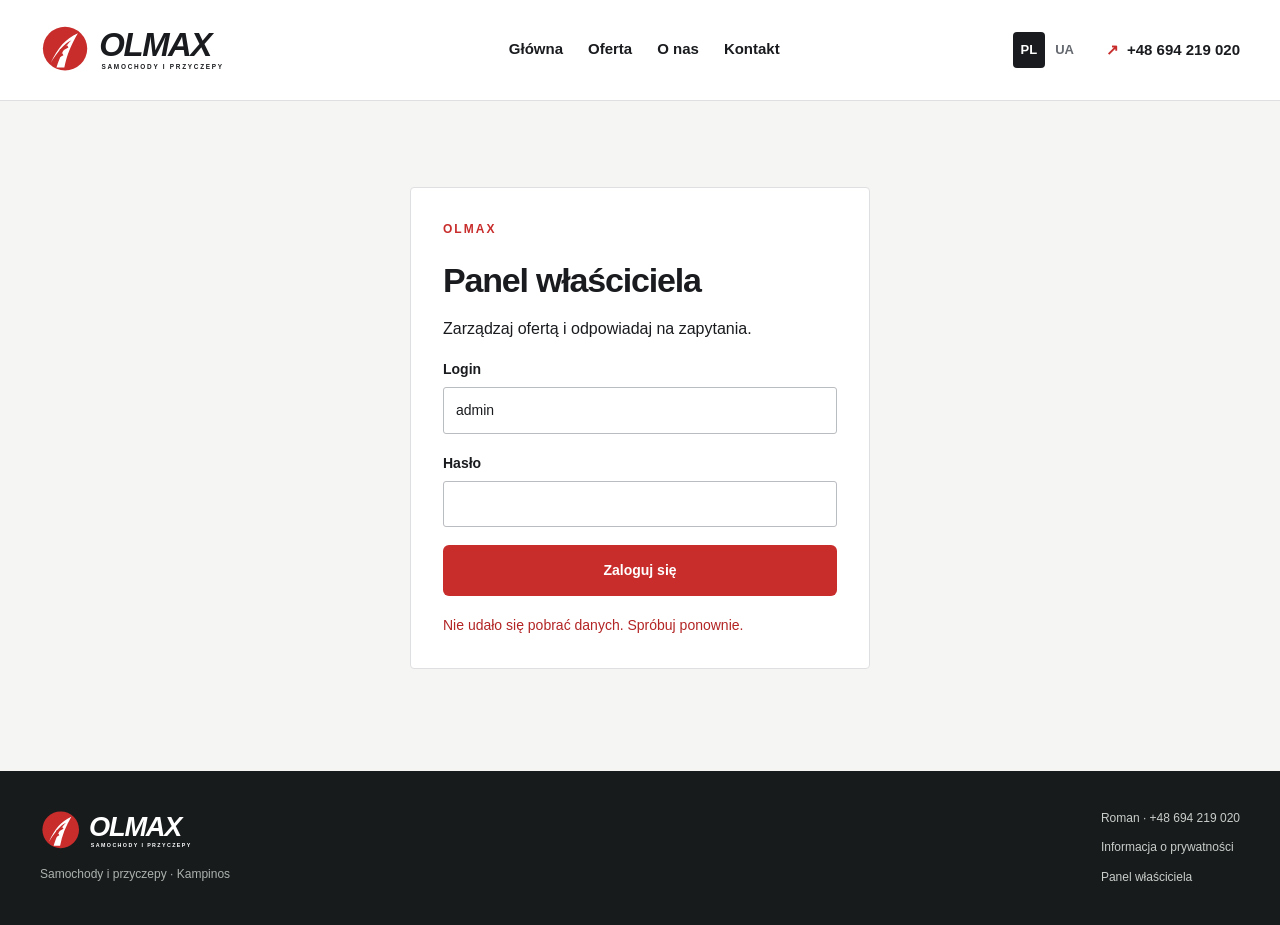
==== commit b83a3b9c: "Apply approved OLMAX visual design with vehicle category navigation" ====
--- a/admin.html
+++ b/admin.html
@@ -11,10 +11,10 @@
     <meta name="robots" content="noindex, nofollow" />
     <meta name="theme-color" content="#191b1e" />
     <link rel="icon" href="/assets/favicon.svg" type="image/svg+xml" />
-    <link rel="stylesheet" href="/css/style.css" />
-    <script src="/js/lang.js" defer></script>
-    <script src="/js/common.js" defer></script>
-    <script src="/js/admin.js" defer></script>
+    <link rel="stylesheet" href="/css/style.css?v=20261001-design" />
+    <script src="/js/lang.js?v=20261001-design" defer></script>
+    <script src="/js/common.js?v=20261001-design" defer></script>
+    <script src="/js/admin.js?v=20261001-design" defer></script>
   </head>
   <body>
     <a class="skip-link" href="#main">Przejdź do treści / До вмісту</a>
--- a/css/style.css
+++ b/css/style.css
@@ -985,3 +985,111 @@
     scroll-behavior: auto !important;
   }
 }
+
+/* OLMAX photographic identity */
+html { scroll-behavior: smooth; }
+header { background: #fff; }
+.header-inner { min-height: 100px; gap: 20px; }
+.brand { display: block; flex-shrink: 0; letter-spacing: normal; }
+.brand img { width: 236px; height: auto; }
+nav { gap: 25px; }
+nav a { padding: 10px 0; border-bottom: 2px solid transparent; }
+nav a[aria-current="page"] { color: var(--ink); border-color: var(--red); }
+.languages button { border-radius: 4px; }
+.phone-link { white-space: nowrap; }
+.phone-link::before { content: '↗'; color: var(--red); margin-right: 8px; }
+.showcase { position: relative; isolation: isolate; margin-top: 22px; overflow: hidden; border-radius: 12px; min-height: 540px; display: flex; align-items: center; background: #232827; color: #fff; }
+.showcase-image { position: absolute; inset: 0; z-index: -2; width: 100%; height: 100%; object-fit: cover; object-position: center; }
+.showcase::before { content: ''; position: absolute; inset: 0; z-index: -1; background: linear-gradient(90deg,rgba(13,18,19,.9),rgba(13,18,19,.55) 38%,rgba(13,18,19,.02) 78%); }
+.showcase-copy { padding: 64px 46px; max-width: 690px; }
+.showcase .eyebrow { color: #e0e0dc; font-size: 11px; letter-spacing: .25em; }
+.showcase h1 { font-size: clamp(36px,4.4vw,62px); line-height: 1.04; white-space: pre-line; letter-spacing: -.045em; text-wrap: balance; }
+.showcase-sub { font-size: 19px; color: #e7e7e5; max-width: 420px; }
+.showcase .actions { gap: 14px; }
+.button { border-radius: 6px; transition: background .2s,border-color .2s; }
+.showcase .button { padding: 15px 23px; }
+.button.primary { gap: 18px; }
+.ghost { border-color: #ffffff90; color: #fff; background: #ffffff06; }
+.ghost:hover { background: #ffffff18; border-color: #fff; }
+.service-strip { display: grid; grid-template-columns: repeat(3,1fr); background: #ebecea; border-radius: 10px; margin-top: 16px; padding: 24px 0; }
+.service-strip > div { display: flex; align-items: center; justify-content: center; gap: 16px; padding: 0 18px; font-size: 14px; font-weight: 650; }
+.service-strip > div + div { border-left: 1px solid #cfd2cf; }
+.service-strip svg { width: 28px; height: 28px; color: var(--red); flex-shrink: 0; }
+.categories { padding-top: 46px; }
+.categories h2 { font-size: clamp(30px,3.3vw,43px); letter-spacing: -.045em; }
+.categories .eyebrow { color: var(--muted); font-size: 10px; margin: 0; }
+.category-grid { display: grid; grid-template-columns: repeat(3,minmax(0,1fr)); gap: 20px; }
+.category-card { background: #fff; border-radius: 9px; overflow: hidden; text-decoration: none; border: 1px solid #dedfe1; }
+.category-image { overflow: hidden; background: #d8d8d4; }
+.category-image img { width: 100%; height: auto; aspect-ratio: 1.48; object-fit: cover; transition: transform .35s; }
+.category-card:hover img { transform: scale(1.035); }
+.category-label { padding: 21px 18px; display: flex; justify-content: space-between; align-items: center; gap: 12px; }
+.category-label h3 { margin: 0; font-size: 18px; letter-spacing: -.02em; }
+.category-label > span { color: var(--red); font-size: 25px; line-height: 1; }
+.image-note { color: var(--muted); font-size: 11px; margin: 10px 0 0; }
+.home-offer { padding-block: 38px 52px; }
+.offer-empty { grid-column: 1/-1; border-radius: 12px; background: #eaebe8; padding: 32px 24px; text-align: center; }
+.offer-empty > svg { width: 160px; height: 65px; color: #939995; margin: 0 auto 12px; }
+.offer-empty h2 { font-size: 25px; margin-bottom: 10px; }
+.offer-empty p { color: var(--muted); font-size: 15px; }
+.offer-empty .button { margin-top: 4px; }
+.contact-banner { background: linear-gradient(90deg,rgba(17,22,22,.97),rgba(17,22,22,.76)), url('/assets/hero.jpg') center 62%/cover; color: #fff; scroll-margin-top: 24px; }
+.contact-banner-inner { padding-block: 58px; display: grid; grid-template-columns: 1.4fr 1fr; align-items: center; gap: 60px; }
+.contact-banner h2 { font-size: clamp(30px,3vw,40px); white-space: pre-line; max-width: 620px; }
+.contact-banner .eyebrow { color: #bfc4bf; }
+.contact-banner p:not(.eyebrow) { color: #c5c9c6; max-width: 520px; font-size: 15px; }
+.contact-banner-phone { display: flex; align-items: center; gap: 13px; text-decoration: none; font-size: 18px; font-weight: 600; margin: 22px 0; }
+.contact-banner-phone svg { width: 22px; height: 22px; }
+.contact-banner-logo { width: 340px; max-width: 100%; justify-self: end; }
+footer { background: #171b1c; border-color: #333; color: #c9ceca; }
+.footer-inner { padding-block: 38px; }
+.footer-inner .brand img { width: 195px; }
+.footer-inner p { color: #acb3ae; font-size: 12px; margin: 12px 0 0; }
+.footer-links a { color: #c9ceca; font-size: 12px; }
+.catalog-filters { grid-template-columns: 1.1fr 1.5fr 1fr 1fr auto; }
+@media (max-width: 1100px) {
+ .brand img { width: 205px; }
+ .header-inner { flex-wrap: wrap; padding-block: 15px; gap: 15px; }
+ .header-inner nav { order: 3; width: 100%; justify-content: center; }
+ .showcase { min-height: 510px; }
+ .showcase-copy { max-width: 620px; padding: 50px 32px; }
+ .catalog-filters { grid-template-columns: repeat(2,minmax(0,1fr)); }
+}
+@media (max-width: 650px) {
+ .container,.header-inner,.footer-inner { width: calc(100% - 32px); }
+ .header-inner { min-height: 0; gap: 12px; padding-block: 14px 5px; }
+ .brand img { width: 166px; }
+ .header-actions { gap: 0; }
+ .header-actions .phone-link { display: none; }
+ .header-inner nav { gap: 0; justify-content: space-between; margin: 0; width: 100%; }
+ nav a { font-size: 13px; padding: 9px 5px; }
+ .showcase { min-height: 610px; margin-top: 16px; align-items: flex-start; }
+ .showcase-image { object-position: 65% bottom; height: 75%; top: auto; bottom: 0; }
+ .showcase::before { background: linear-gradient(180deg,#161c1e 0%,#161c1e 26%,rgba(22,28,30,.88) 42%,rgba(22,28,30,.1) 67%); }
+ .showcase-copy { padding: 30px 22px; width: 100%; }
+ .showcase h1 { font-size: clamp(31px,8vw,42px); line-height: 1.08; }
+ .showcase .eyebrow { font-size: 10px; margin-bottom: 18px; }
+ .showcase-sub { font-size: 15px; max-width: 290px; }
+ .showcase .actions { gap: 10px; margin-top: 22px; }
+ .showcase .button { padding: 12px 14px; min-height: 46px; font-size: 12px; }
+ .service-strip { padding: 14px; gap: 14px; grid-template-columns: 1fr; }
+ .service-strip > div { justify-content: flex-start; font-size: 13px; gap: 13px; padding: 0; }
+ .service-strip > div + div { border: 0; }
+ .service-strip svg { width: 22px; height: 22px; }
+ .categories { padding-top: 32px; }
+ .categories .section-heading { margin-bottom: 20px; }
+ .categories .eyebrow { display: none; }
+ .category-grid { grid-template-columns: 1fr; gap: 18px; }
+ .category-image img { aspect-ratio: 1.6; }
+ .category-label { padding: 18px; }
+ .home-offer { padding-block: 28px 36px; }
+ .offer-empty { padding: 25px 18px; }
+ .offer-empty p { font-size: 14px; }
+ .contact-banner-inner { padding-block: 36px; grid-template-columns: 1fr; gap: 30px; }
+ .contact-banner-logo { width: 240px; justify-self: start; }
+ .contact-banner-phone { font-size: 16px; }
+ .contact-banner h2 { font-size: 30px; }
+ .footer-inner { gap: 24px; }
+ .catalog-filters { grid-template-columns: 1fr; }
+ .catalog-filters > label:first-child { grid-column: auto; }
+}
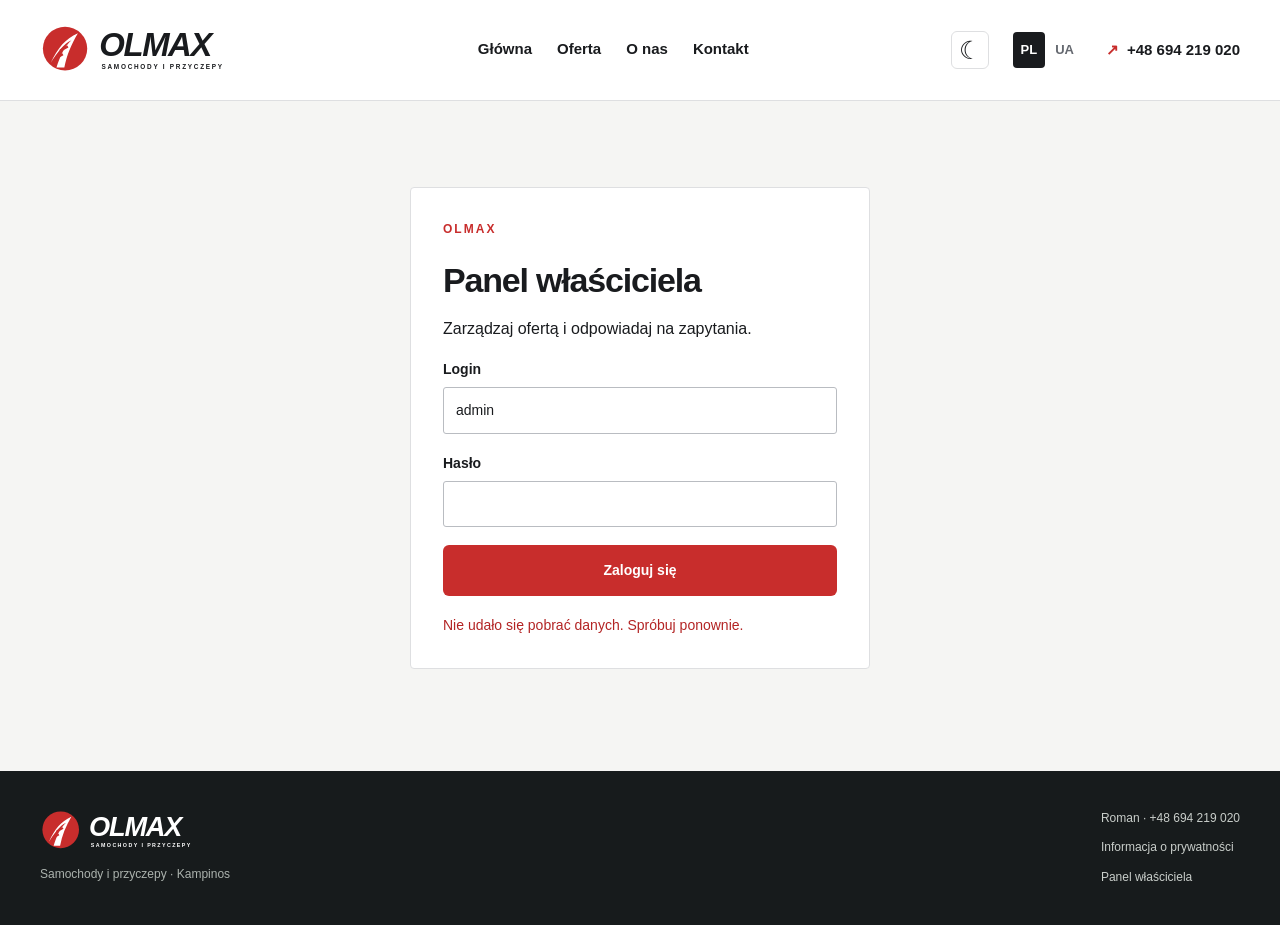
==== commit d5db560f: "Add automatic description translation and persistent dark theme" ====
--- a/admin.html
+++ b/admin.html
@@ -11,10 +11,10 @@
     <meta name="robots" content="noindex, nofollow" />
     <meta name="theme-color" content="#191b1e" />
     <link rel="icon" href="/assets/favicon.svg" type="image/svg+xml" />
-    <link rel="stylesheet" href="/css/style.css?v=20261001-design" />
-    <script src="/js/lang.js?v=20261001-design" defer></script>
-    <script src="/js/common.js?v=20261001-design" defer></script>
-    <script src="/js/admin.js?v=20261001-design" defer></script>
+    <link rel="stylesheet" href="/css/style.css?v=20261006-theme" />
+    <script src="/js/lang.js?v=20261006-theme" defer></script>
+    <script src="/js/common.js?v=20261006-theme" defer></script>
+    <script src="/js/admin.js?v=20261006-theme" defer></script>
   </head>
   <body>
     <a class="skip-link" href="#main">Przejdź do treści / До вмісту</a>
--- a/css/style.css
+++ b/css/style.css
@@ -1093,3 +1093,36 @@
  .catalog-filters { grid-template-columns: 1fr; }
  .catalog-filters > label:first-child { grid-column: auto; }
 }
+
+/* Vehicle gallery: shared selection in inline and fullscreen modes. */
+.photo-stage { position:relative; border-radius:8px; overflow:hidden; touch-action:pan-y; }
+.photo-open { display:block; width:100%; padding:0; border:0; background:transparent; cursor:zoom-in; }
+.photo-expand { position:absolute; right:12px; bottom:12px; padding:4px 10px; background:#151719c9; color:white; border-radius:5px; font-size:25px; }
+.gallery-arrow { position:absolute; top:50%; transform:translateY(-50%); width:44px; height:52px; padding:0; border:1px solid #ffffff60; border-radius:6px; background:#151719c9; color:#fff; font-size:38px; line-height:1; z-index:2; }
+.photo-prev { left:12px; }.photo-next { right:12px; }
+.gallery-arrow:hover,.lightbox-close:hover { background:#c82d2c; }
+.photo-count { position:absolute; bottom:14px; left:50%; transform:translateX(-50%); border-radius:20px; background:#151719d9; color:white; padding:5px 14px; font-size:13px; pointer-events:none; }
+.gallery { position:relative; }
+.photo-lightbox { position:fixed; inset:0; width:100vw; max-width:none; height:100dvh; max-height:none; padding:64px 65px; margin:0; border:0; background:#101213f7; color:white; touch-action:pan-y; }
+.photo-lightbox[open] { display:flex; align-items:center; justify-content:center; }
+.photo-lightbox::backdrop { background:#101213; }
+.photo-lightbox .lightbox-image { width:100%; height:100%; max-width:100%; object-fit:contain; }
+.lightbox-close { position:absolute; top:12px; right:16px; width:46px; height:46px; font-size:34px; line-height:1; border:1px solid #ffffff60; border-radius:6px; background:#25282b; color:white; z-index:3; }
+.photo-lightbox .photo-count { bottom:18px; }
+body.gallery-open { overflow:hidden; }
+@media(max-width:650px) { .photo-lightbox { padding:64px 8px; }.photo-lightbox .gallery-arrow { top:auto; bottom:16px; transform:none; }.photo-lightbox .photo-count { bottom:27px; }.gallery-arrow { width:40px; height:46px; }.consumption-unit { font-size:12px; } }
+
+/* Persistent light / dark appearance. Images retain their original colors. */
+.theme-toggle { width:38px; height:38px; flex-shrink:0; padding:0; border:1px solid var(--line); border-radius:6px; background:transparent; color:var(--ink); font-size:25px; line-height:1; }
+:root[data-theme="dark"] { color-scheme:dark; --ink:#f1f2f3; --muted:#b5bac0; --paper:#111416; --line:#3d4348; --red:#eb5554; }
+[data-theme="dark"] header,[data-theme="dark"] .panel,[data-theme="dark"] .car-card,[data-theme="dark"] .category-card,[data-theme="dark"] .catalog-filters,[data-theme="dark"] .admin-car,[data-theme="dark"] .lead-card,[data-theme="dark"] input,[data-theme="dark"] select,[data-theme="dark"] textarea,[data-theme="dark"] .upload-item button,[data-theme="dark"] .button.secondary { background:#1c2125; color:var(--ink); border-color:var(--line); }
+[data-theme="dark"] .service-strip,[data-theme="dark"] .offer-empty,[data-theme="dark"] .main-photo,[data-theme="dark"] .card-image,[data-theme="dark"] .thumb,[data-theme="dark"] .category-image { background:#252b30; }
+[data-theme="dark"] .languages button { color:var(--ink); }
+[data-theme="dark"] .languages button[aria-pressed="true"],[data-theme="dark"] .admin-tabs button[aria-pressed="true"] { background:#f1f2f3; color:#151719; }
+[data-theme="dark"] .badge { background:#323a41; color:#f1f2f3; }
+[data-theme="dark"] .badge.published,[data-theme="dark"] .badge.new { background:#193d2c; color:#9de8ba; }
+[data-theme="dark"] .badge.sold { background:#30394e; color:#d5dff9; }
+[data-theme="dark"] .form-status.error { color:#ff9c99; }
+#car-description { white-space:pre-wrap; overflow-wrap:anywhere; }
+#translation-status:empty { display:none; }
+@media(max-width:600px) { .header-actions { gap:6px; } .theme-toggle { width:32px; height:34px; } }
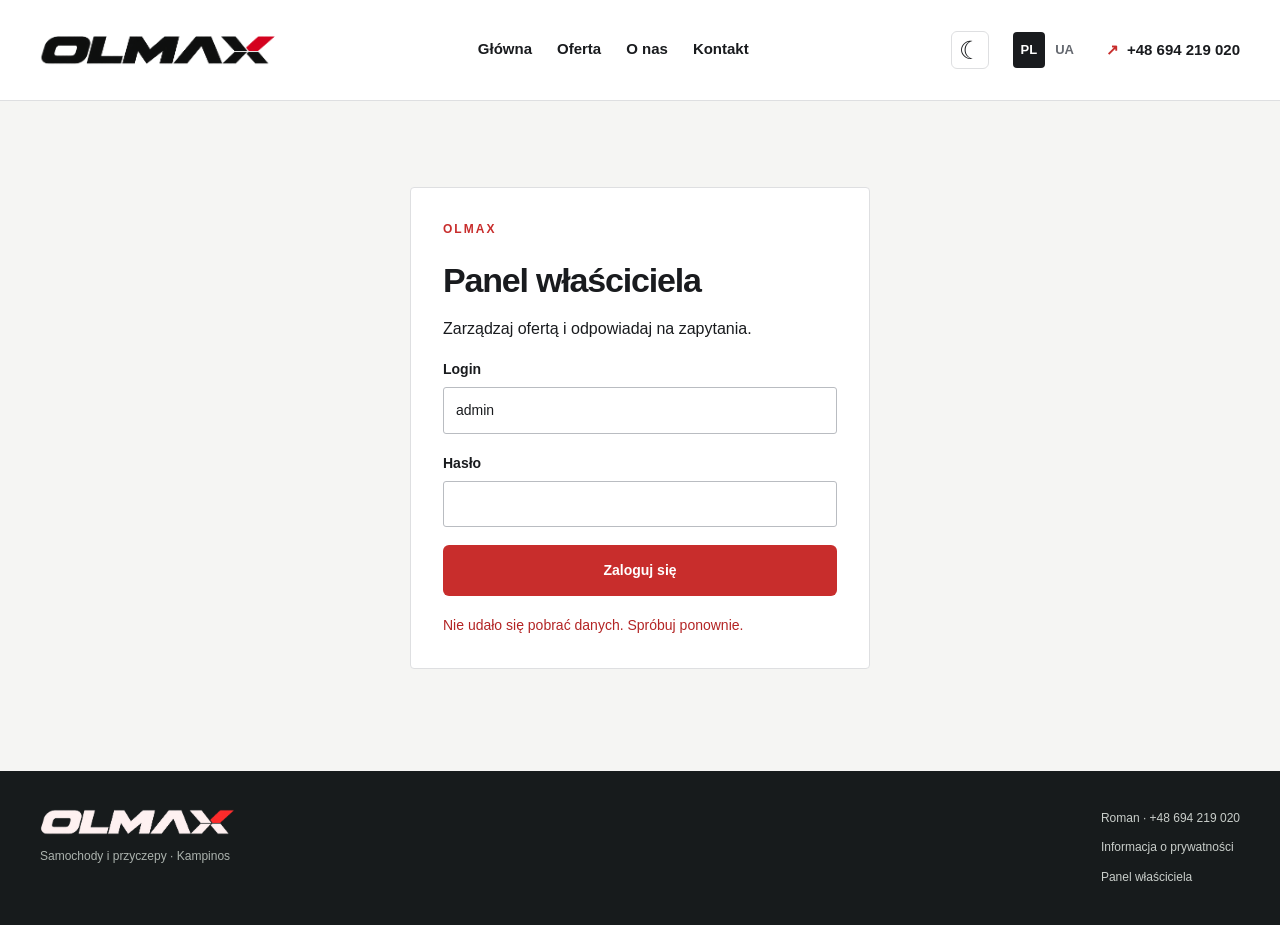
==== commit 1dd48ff1: "Install approved OLMAX logos and persist theme before page navigation" ====
--- a/admin.html
+++ b/admin.html
@@ -10,11 +10,12 @@
     />
     <meta name="robots" content="noindex, nofollow" />
     <meta name="theme-color" content="#191b1e" />
-    <link rel="icon" href="/assets/favicon.svg" type="image/svg+xml" />
-    <link rel="stylesheet" href="/css/style.css?v=20261006-theme" />
-    <script src="/js/lang.js?v=20261006-theme" defer></script>
-    <script src="/js/common.js?v=20261006-theme" defer></script>
-    <script src="/js/admin.js?v=20261006-theme" defer></script>
+    <link rel="icon" href="/assets/favicon-v2.svg" type="image/svg+xml" />
+    <script src="/js/theme.js?v=20261015-brand"></script>
+    <link rel="stylesheet" href="/css/style.css?v=20261015-brand" />
+    <script src="/js/lang.js?v=20261015-brand" defer></script>
+    <script src="/js/common.js?v=20261015-brand" defer></script>
+    <script src="/js/admin.js?v=20261015-brand" defer></script>
   </head>
   <body>
     <a class="skip-link" href="#main">Przejdź do treści / До вмісту</a>
--- a/css/style.css
+++ b/css/style.css
@@ -1126,3 +1126,8 @@
 #car-description { white-space:pre-wrap; overflow-wrap:anywhere; }
 #translation-status:empty { display:none; }
 @media(max-width:600px) { .header-actions { gap:6px; } .theme-toggle { width:32px; height:34px; } }
+
+/* Match the page canvas before and during navigation. */
+html { background:var(--paper); }
+.contact-banner-logo { width:240px; height:auto; }
+[data-theme="dark"] .skip-link { background:#1c2125; color:var(--ink); }
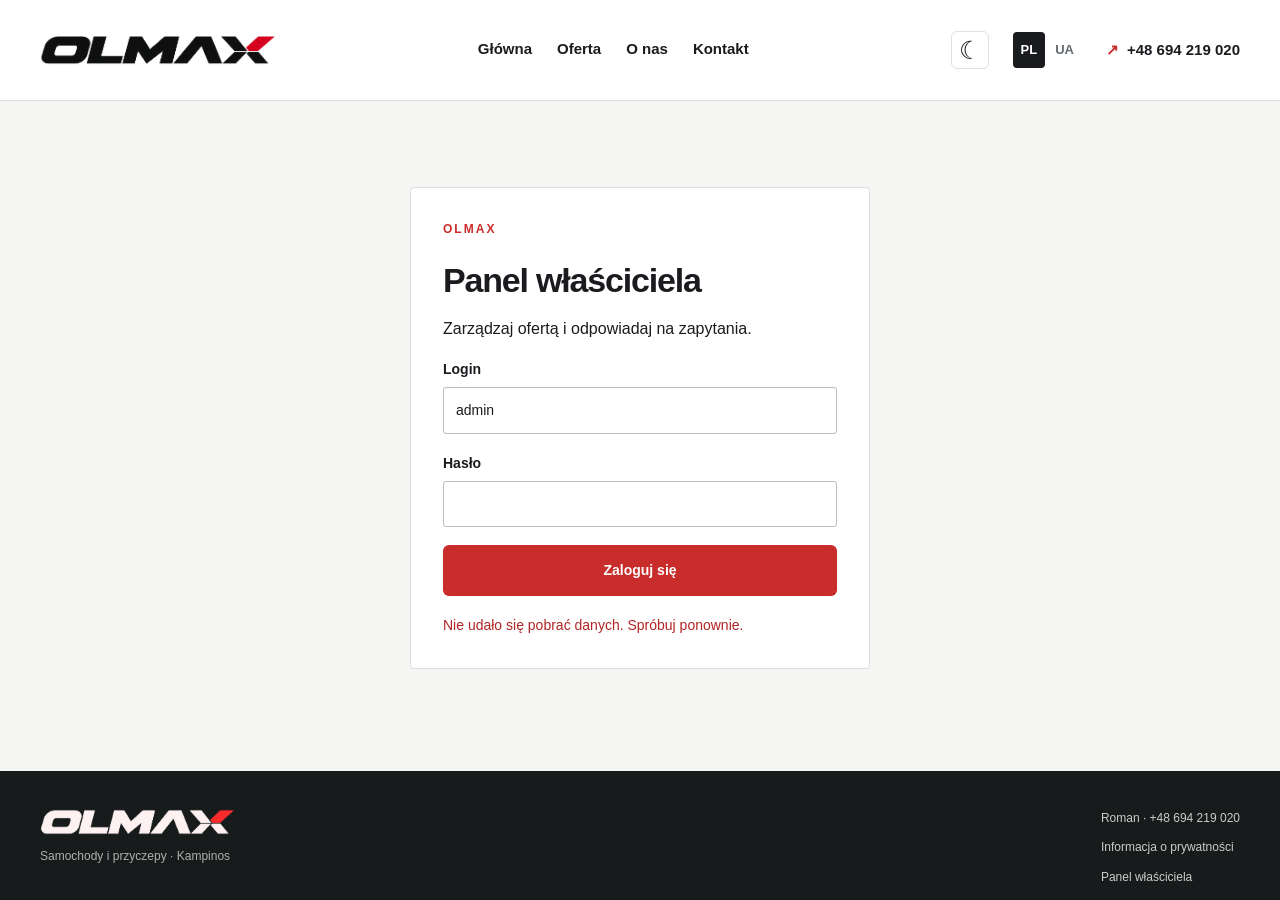
==== commit a089d7fc: "Redirect page navigation to current release and disable stale HTML caching" ====
--- a/admin.html
+++ b/admin.html
@@ -11,11 +11,11 @@
     <meta name="robots" content="noindex, nofollow" />
     <meta name="theme-color" content="#191b1e" />
     <link rel="icon" href="/assets/favicon-v2.svg" type="image/svg+xml" />
-    <script src="/js/theme.js?v=20261015-brand"></script>
-    <link rel="stylesheet" href="/css/style.css?v=20261015-brand" />
-    <script src="/js/lang.js?v=20261015-brand" defer></script>
-    <script src="/js/common.js?v=20261015-brand" defer></script>
-    <script src="/js/admin.js?v=20261015-brand" defer></script>
+    <script src="/js/theme.js?v=20261015-brand2"></script>
+    <link rel="stylesheet" href="/css/style.css?v=20261015-brand2" />
+    <script src="/js/lang.js?v=20261015-brand2" defer></script>
+    <script src="/js/common.js?v=20261015-brand2" defer></script>
+    <script src="/js/admin.js?v=20261015-brand2" defer></script>
   </head>
   <body>
     <a class="skip-link" href="#main">Przejdź do treści / До вмісту</a>
